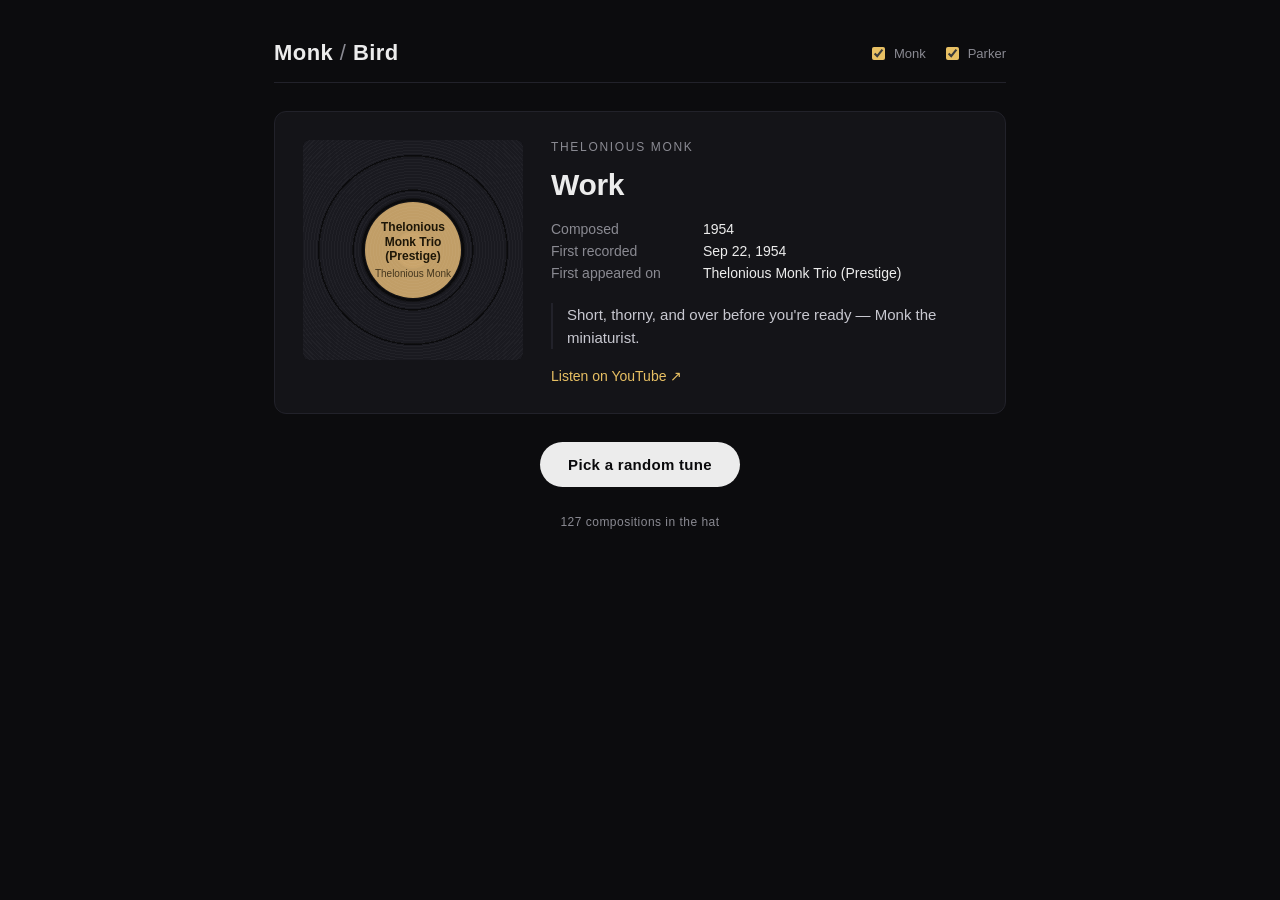
==== index.html @ 7ff257c0 "Add Monk/Bird random composition picker Minimal static web app that picks a random Thelonious Monk o" ====
<!doctype html>
<html lang="en">
<head>
  <meta charset="utf-8" />
  <meta name="viewport" content="width=device-width, initial-scale=1" />
  <title>Monk / Bird — Random Composition</title>
  <link rel="stylesheet" href="styles.css" />
</head>
<body>
  <main class="stage">
    <header class="bar">
      <h1>Monk <span class="slash">/</span> Bird</h1>
      <div class="filters">
        <label><input type="checkbox" id="f-monk" checked /> Monk</label>
        <label><input type="checkbox" id="f-parker" checked /> Parker</label>
      </div>
    </header>

    <section class="card" id="card" aria-live="polite">
      <div class="cover" id="cover">
        <div class="vinyl">
          <div class="label">
            <span id="cover-title">—</span>
            <small id="cover-composer"></small>
          </div>
        </div>
      </div>
      <div class="meta">
        <div class="composer" id="composer">—</div>
        <h2 class="title" id="title">Press the button</h2>
        <dl class="facts">
          <div><dt>Composed</dt><dd id="composed">—</dd></div>
          <div><dt>First recorded</dt><dd id="recorded">—</dd></div>
          <div><dt>First appeared on</dt><dd id="album">—</dd></div>
        </dl>
        <p class="anecdote" id="anecdote"></p>
        <div class="actions">
          <a id="youtube" class="btn-link" href="#" target="_blank" rel="noopener">Listen on YouTube ↗</a>
        </div>
      </div>
    </section>

    <button id="shuffle" class="shuffle" type="button">Pick a random tune</button>

    <footer class="foot">
      <span id="count">—</span>
    </footer>
  </main>

  <script src="data.js"></script>
  <script src="app.js"></script>
</body>
</html>
---- styles.css ----
:root {
  --bg: #0c0c0e;
  --bg-2: #141418;
  --ink: #ececec;
  --mute: #8a8a92;
  --line: #22222a;
  --accent: #e8c063;
  --monk: #c9a46b;
  --parker: #7fb3d5;
}

* { box-sizing: border-box; }

html, body {
  margin: 0;
  padding: 0;
  background: var(--bg);
  color: var(--ink);
  font-family: -apple-system, BlinkMacSystemFont, "Helvetica Neue", Helvetica, Arial, sans-serif;
  -webkit-font-smoothing: antialiased;
  min-height: 100vh;
}

.stage {
  max-width: 780px;
  margin: 0 auto;
  padding: 40px 24px 80px;
  display: flex;
  flex-direction: column;
  gap: 28px;
  min-height: 100vh;
}

.bar {
  display: flex;
  align-items: baseline;
  justify-content: space-between;
  flex-wrap: wrap;
  gap: 12px;
  border-bottom: 1px solid var(--line);
  padding-bottom: 16px;
}

.bar h1 {
  margin: 0;
  font-size: 22px;
  font-weight: 600;
  letter-spacing: 0.02em;
}

.bar .slash { color: var(--mute); font-weight: 300; }

.filters {
  display: flex;
  gap: 16px;
  font-size: 13px;
  color: var(--mute);
}

.filters label {
  display: inline-flex;
  align-items: center;
  gap: 6px;
  cursor: pointer;
  user-select: none;
}

.filters input {
  accent-color: var(--accent);
}

.card {
  display: grid;
  grid-template-columns: 220px 1fr;
  gap: 28px;
  background: var(--bg-2);
  border: 1px solid var(--line);
  border-radius: 12px;
  padding: 28px;
}

@media (max-width: 620px) {
  .card { grid-template-columns: 1fr; }
  .cover { justify-self: center; }
}

.cover {
  width: 220px;
  height: 220px;
  position: relative;
  border-radius: 6px;
  overflow: hidden;
  background: #000;
}

.cover img {
  width: 100%;
  height: 100%;
  object-fit: cover;
  display: block;
}

.vinyl {
  position: absolute;
  inset: 0;
  background: radial-gradient(circle at 50% 50%, #1a1a20 0 38%, #0a0a0c 38% 39%, #1a1a20 39% 60%, #0a0a0c 60% 61%, #1a1a20 61% 100%);
  display: flex;
  align-items: center;
  justify-content: center;
}

.vinyl::before {
  content: "";
  position: absolute;
  inset: 0;
  background: repeating-radial-gradient(circle at 50% 50%, rgba(255,255,255,0.03) 0 1px, transparent 1px 3px);
  pointer-events: none;
}

.label {
  width: 44%;
  height: 44%;
  border-radius: 50%;
  background: var(--accent);
  color: #1b1405;
  display: flex;
  flex-direction: column;
  align-items: center;
  justify-content: center;
  text-align: center;
  padding: 10px;
  font-weight: 600;
  font-size: 12px;
  line-height: 1.2;
  box-shadow: 0 0 0 4px #0a0a0c, inset 0 0 0 30px rgba(0,0,0,0.04);
}

.label small {
  display: block;
  margin-top: 4px;
  font-size: 10px;
  font-weight: 500;
  opacity: 0.75;
}

.cover.is-parker .label { background: var(--parker); color: #08131d; }
.cover.is-monk .label { background: var(--monk); color: #1b1405; }

.meta { display: flex; flex-direction: column; gap: 14px; }

.composer {
  font-size: 12px;
  letter-spacing: 0.14em;
  text-transform: uppercase;
  color: var(--mute);
}

.title {
  margin: 0;
  font-size: 30px;
  font-weight: 600;
  letter-spacing: -0.01em;
  line-height: 1.15;
}

.facts {
  margin: 4px 0 0;
  padding: 0;
  display: grid;
  grid-template-columns: 1fr;
  gap: 6px;
  font-size: 14px;
}

.facts > div {
  display: grid;
  grid-template-columns: 140px 1fr;
  gap: 12px;
}

.facts dt {
  color: var(--mute);
  font-weight: 400;
}

.facts dd {
  margin: 0;
  color: var(--ink);
}

.anecdote {
  margin: 8px 0 0;
  font-size: 15px;
  color: #c8c8d0;
  line-height: 1.55;
  border-left: 2px solid var(--line);
  padding-left: 14px;
}

.actions { margin-top: 4px; }

.btn-link {
  color: var(--accent);
  text-decoration: none;
  font-size: 14px;
  border-bottom: 1px solid transparent;
}

.btn-link:hover { border-bottom-color: var(--accent); }

.shuffle {
  align-self: center;
  background: var(--ink);
  color: #0a0a0c;
  border: 0;
  padding: 14px 28px;
  font-size: 15px;
  font-weight: 600;
  letter-spacing: 0.02em;
  border-radius: 999px;
  cursor: pointer;
  transition: transform 0.08s ease, background 0.2s ease;
}

.shuffle:hover { background: var(--accent); }
.shuffle:active { transform: scale(0.98); }

.foot {
  text-align: center;
  font-size: 12px;
  color: var(--mute);
  letter-spacing: 0.04em;
}

.card.flash { animation: flash 0.3s ease; }
@keyframes flash {
  0% { opacity: 0.4; transform: translateY(4px); }
  100% { opacity: 1; transform: translateY(0); }
}
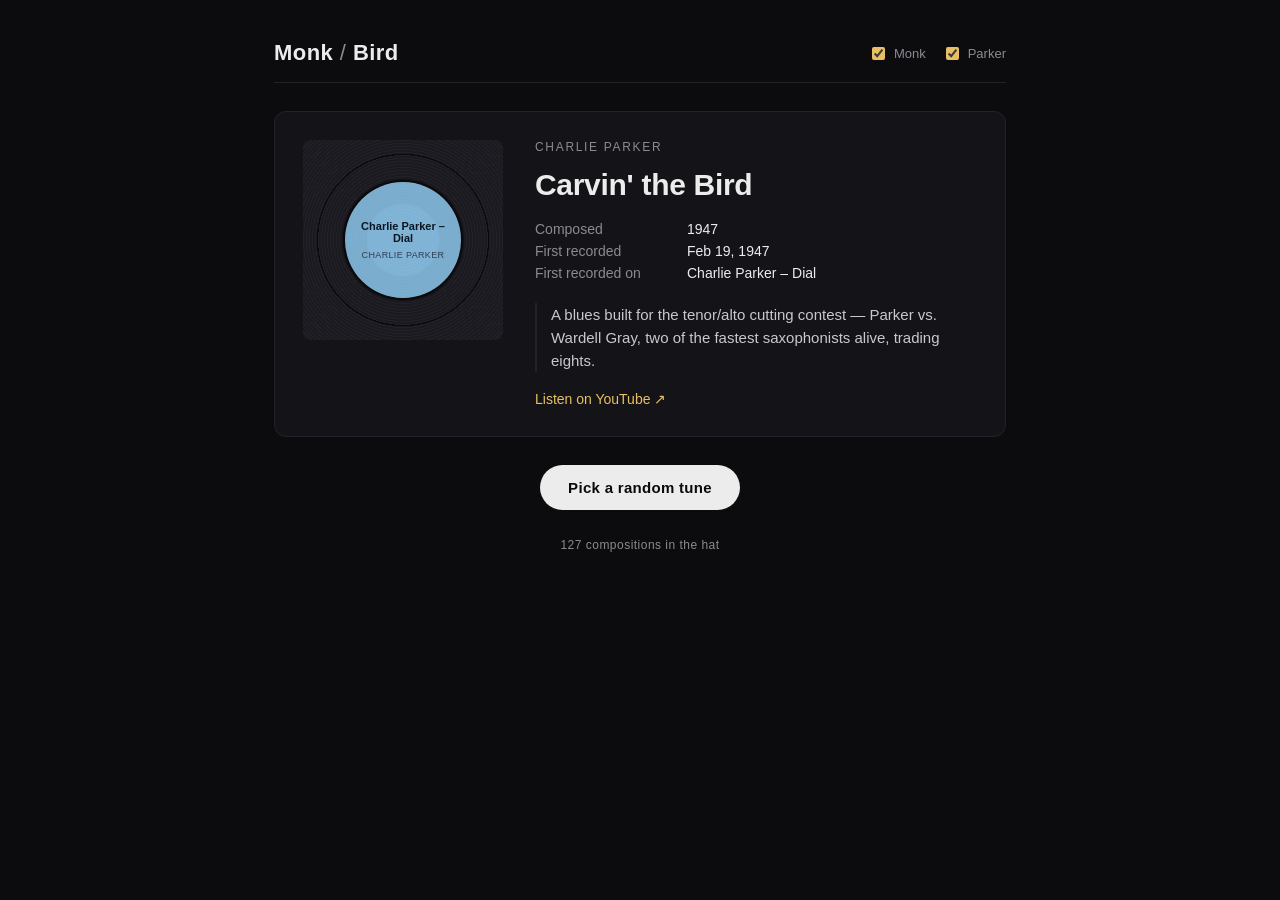
==== commit c363a56b: "Tighten cover layout and rename album label - Shrink cover to 200px (180 on mobile) and add breathin" ====
--- a/index.html
+++ b/index.html
@@ -31,7 +31,7 @@
         <dl class="facts">
           <div><dt>Composed</dt><dd id="composed">—</dd></div>
           <div><dt>First recorded</dt><dd id="recorded">—</dd></div>
-          <div><dt>First appeared on</dt><dd id="album">—</dd></div>
+          <div><dt>First recorded on</dt><dd id="album">—</dd></div>
         </dl>
         <p class="anecdote" id="anecdote"></p>
         <div class="actions">
--- a/styles.css
+++ b/styles.css
@@ -71,22 +71,27 @@
 
 .card {
   display: grid;
-  grid-template-columns: 220px 1fr;
-  gap: 28px;
+  grid-template-columns: 200px 1fr;
+  gap: 32px;
   background: var(--bg-2);
   border: 1px solid var(--line);
   border-radius: 12px;
   padding: 28px;
+  align-items: start;
 }
 
 @media (max-width: 620px) {
-  .card { grid-template-columns: 1fr; }
-  .cover { justify-self: center; }
+  .card {
+    grid-template-columns: 1fr;
+    padding: 24px;
+    gap: 24px;
+  }
+  .cover { justify-self: center; width: 180px; height: 180px; }
 }
 
 .cover {
-  width: 220px;
-  height: 220px;
+  width: 200px;
+  height: 200px;
   position: relative;
   border-radius: 6px;
   overflow: hidden;
@@ -103,7 +108,7 @@
 .vinyl {
   position: absolute;
   inset: 0;
-  background: radial-gradient(circle at 50% 50%, #1a1a20 0 38%, #0a0a0c 38% 39%, #1a1a20 39% 60%, #0a0a0c 60% 61%, #1a1a20 61% 100%);
+  background: radial-gradient(circle at 50% 50%, #1a1a20 0 60%, #0a0a0c 60% 61%, #1a1a20 61% 100%);
   display: flex;
   align-items: center;
   justify-content: center;
@@ -118,8 +123,8 @@
 }
 
 .label {
-  width: 44%;
-  height: 44%;
+  width: 58%;
+  height: 58%;
   border-radius: 50%;
   background: var(--accent);
   color: #1b1405;
@@ -128,19 +133,30 @@
   align-items: center;
   justify-content: center;
   text-align: center;
-  padding: 10px;
-  font-weight: 600;
-  font-size: 12px;
-  line-height: 1.2;
-  box-shadow: 0 0 0 4px #0a0a0c, inset 0 0 0 30px rgba(0,0,0,0.04);
+  padding: 10px 8px;
+  font-weight: 600;
+  font-size: 11px;
+  line-height: 1.15;
+  box-shadow: 0 0 0 3px #0a0a0c, inset 0 0 0 22px rgba(0,0,0,0.04);
+  overflow: hidden;
+}
+
+.label span {
+  display: -webkit-box;
+  -webkit-line-clamp: 3;
+  -webkit-box-orient: vertical;
+  overflow: hidden;
+  max-width: 100%;
 }
 
 .label small {
   display: block;
-  margin-top: 4px;
-  font-size: 10px;
+  margin-top: 5px;
+  font-size: 9px;
   font-weight: 500;
-  opacity: 0.75;
+  opacity: 0.7;
+  letter-spacing: 0.04em;
+  text-transform: uppercase;
 }
 
 .cover.is-parker .label { background: var(--parker); color: #08131d; }
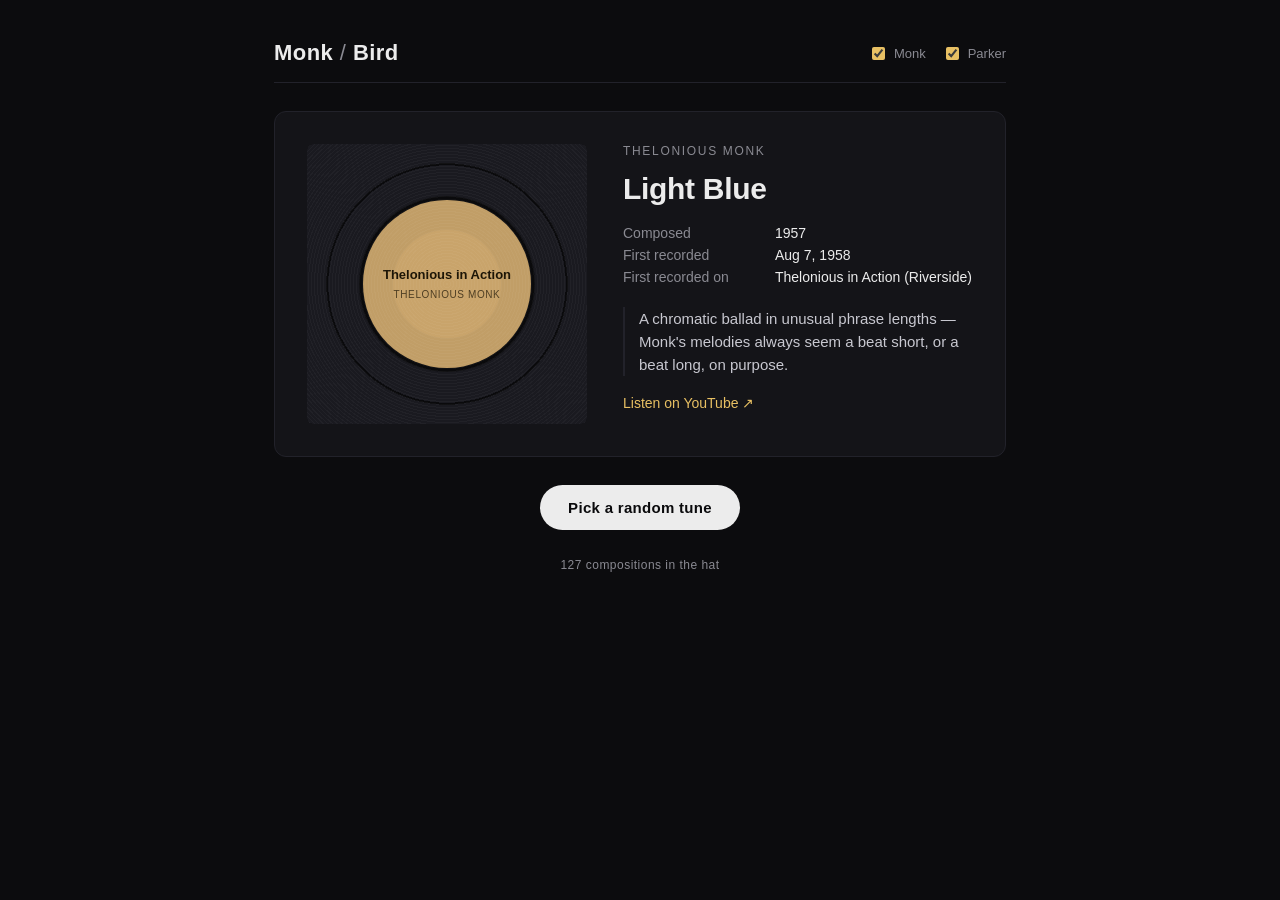
==== commit 912dec20: "Add cache-busting query strings to asset references Forces Safari/mobile browsers to re-fetch styles" ====
--- a/index.html
+++ b/index.html
@@ -4,7 +4,7 @@
   <meta charset="utf-8" />
   <meta name="viewport" content="width=device-width, initial-scale=1" />
   <title>Monk / Bird — Random Composition</title>
-  <link rel="stylesheet" href="styles.css" />
+  <link rel="stylesheet" href="styles.css?v=3" />
 </head>
 <body>
   <main class="stage">
@@ -47,7 +47,7 @@
     </footer>
   </main>
 
-  <script src="data.js"></script>
-  <script src="app.js"></script>
+  <script src="data.js?v=3"></script>
+  <script src="app.js?v=3"></script>
 </body>
 </html>
--- a/styles.css
+++ b/styles.css
@@ -71,27 +71,31 @@
 
 .card {
   display: grid;
-  grid-template-columns: 200px 1fr;
-  gap: 32px;
+  grid-template-columns: 280px 1fr;
+  gap: 36px;
   background: var(--bg-2);
   border: 1px solid var(--line);
   border-radius: 12px;
-  padding: 28px;
+  padding: 32px;
   align-items: start;
 }
 
-@media (max-width: 620px) {
+@media (max-width: 720px) {
   .card {
     grid-template-columns: 1fr;
     padding: 24px;
-    gap: 24px;
+    gap: 28px;
   }
-  .cover { justify-self: center; width: 180px; height: 180px; }
+  .cover {
+    justify-self: center;
+    width: min(320px, 80vw);
+    height: min(320px, 80vw);
+  }
 }
 
 .cover {
-  width: 200px;
-  height: 200px;
+  width: 280px;
+  height: 280px;
   position: relative;
   border-radius: 6px;
   overflow: hidden;
@@ -123,8 +127,8 @@
 }
 
 .label {
-  width: 58%;
-  height: 58%;
+  width: 60%;
+  height: 60%;
   border-radius: 50%;
   background: var(--accent);
   color: #1b1405;
@@ -133,11 +137,11 @@
   align-items: center;
   justify-content: center;
   text-align: center;
-  padding: 10px 8px;
-  font-weight: 600;
-  font-size: 11px;
-  line-height: 1.15;
-  box-shadow: 0 0 0 3px #0a0a0c, inset 0 0 0 22px rgba(0,0,0,0.04);
+  padding: 14px 12px;
+  font-weight: 600;
+  font-size: 13px;
+  line-height: 1.2;
+  box-shadow: 0 0 0 4px #0a0a0c, inset 0 0 0 30px rgba(0,0,0,0.04);
   overflow: hidden;
 }
 
@@ -151,11 +155,11 @@
 
 .label small {
   display: block;
-  margin-top: 5px;
-  font-size: 9px;
+  margin-top: 6px;
+  font-size: 10px;
   font-weight: 500;
   opacity: 0.7;
-  letter-spacing: 0.04em;
+  letter-spacing: 0.06em;
   text-transform: uppercase;
 }
 
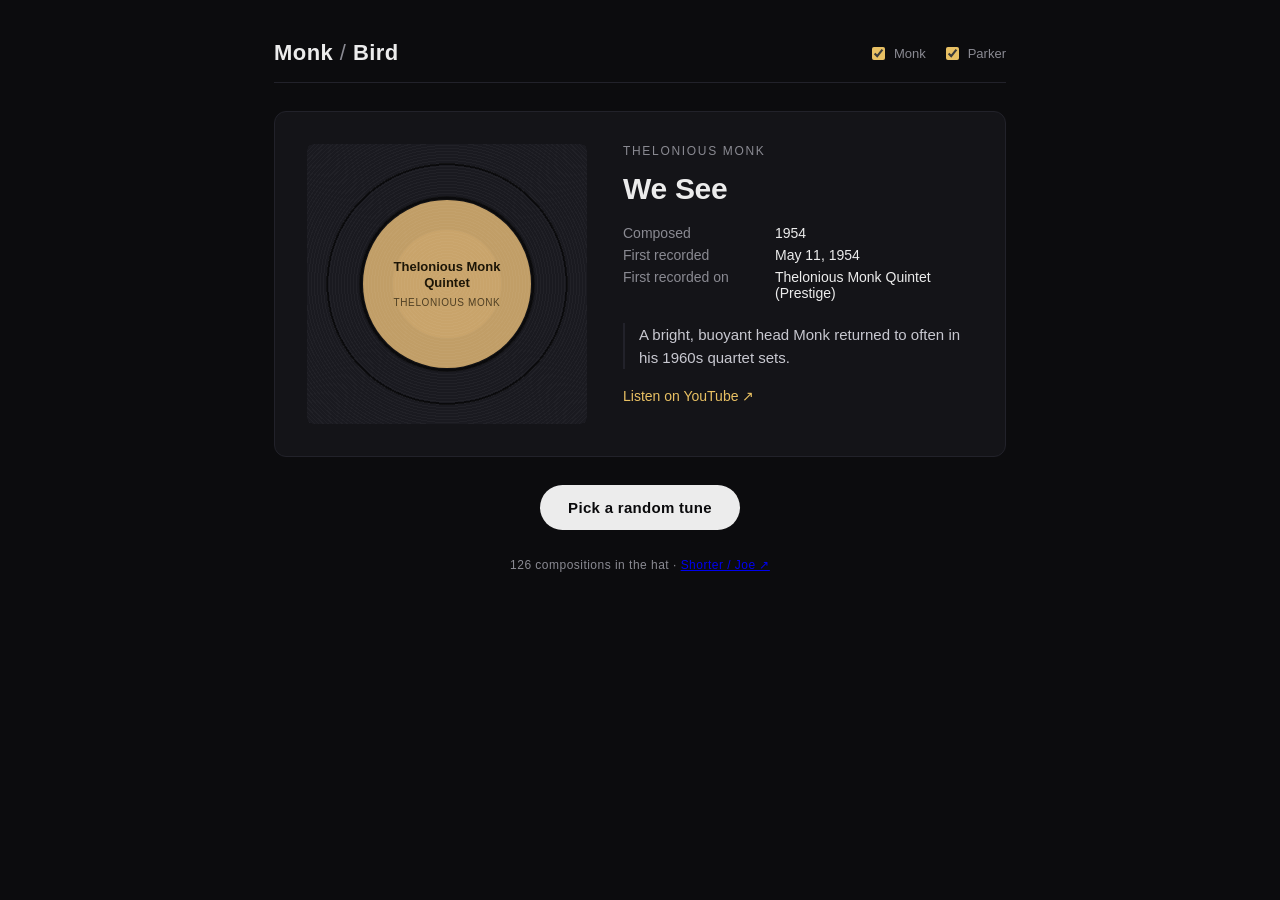
==== commit a5641597: "Remove 'Cheers' from Parker compositions 'Cheers' was written by Howard McGhee, not Parker, despite " ====
--- a/index.html
+++ b/index.html
@@ -4,7 +4,7 @@
   <meta charset="utf-8" />
   <meta name="viewport" content="width=device-width, initial-scale=1" />
   <title>Monk / Bird — Random Composition</title>
-  <link rel="stylesheet" href="styles.css?v=3" />
+  <link rel="stylesheet" href="styles.css?v=4" />
 </head>
 <body>
   <main class="stage">
@@ -44,10 +44,12 @@
 
     <footer class="foot">
       <span id="count">—</span>
+      <span class="sep">·</span>
+      <a class="foot-link" href="shorter-henderson/">Shorter / Joe ↗</a>
     </footer>
   </main>
 
-  <script src="data.js?v=3"></script>
-  <script src="app.js?v=3"></script>
+  <script src="data.js?v=4"></script>
+  <script src="app.js?v=4"></script>
 </body>
 </html>
